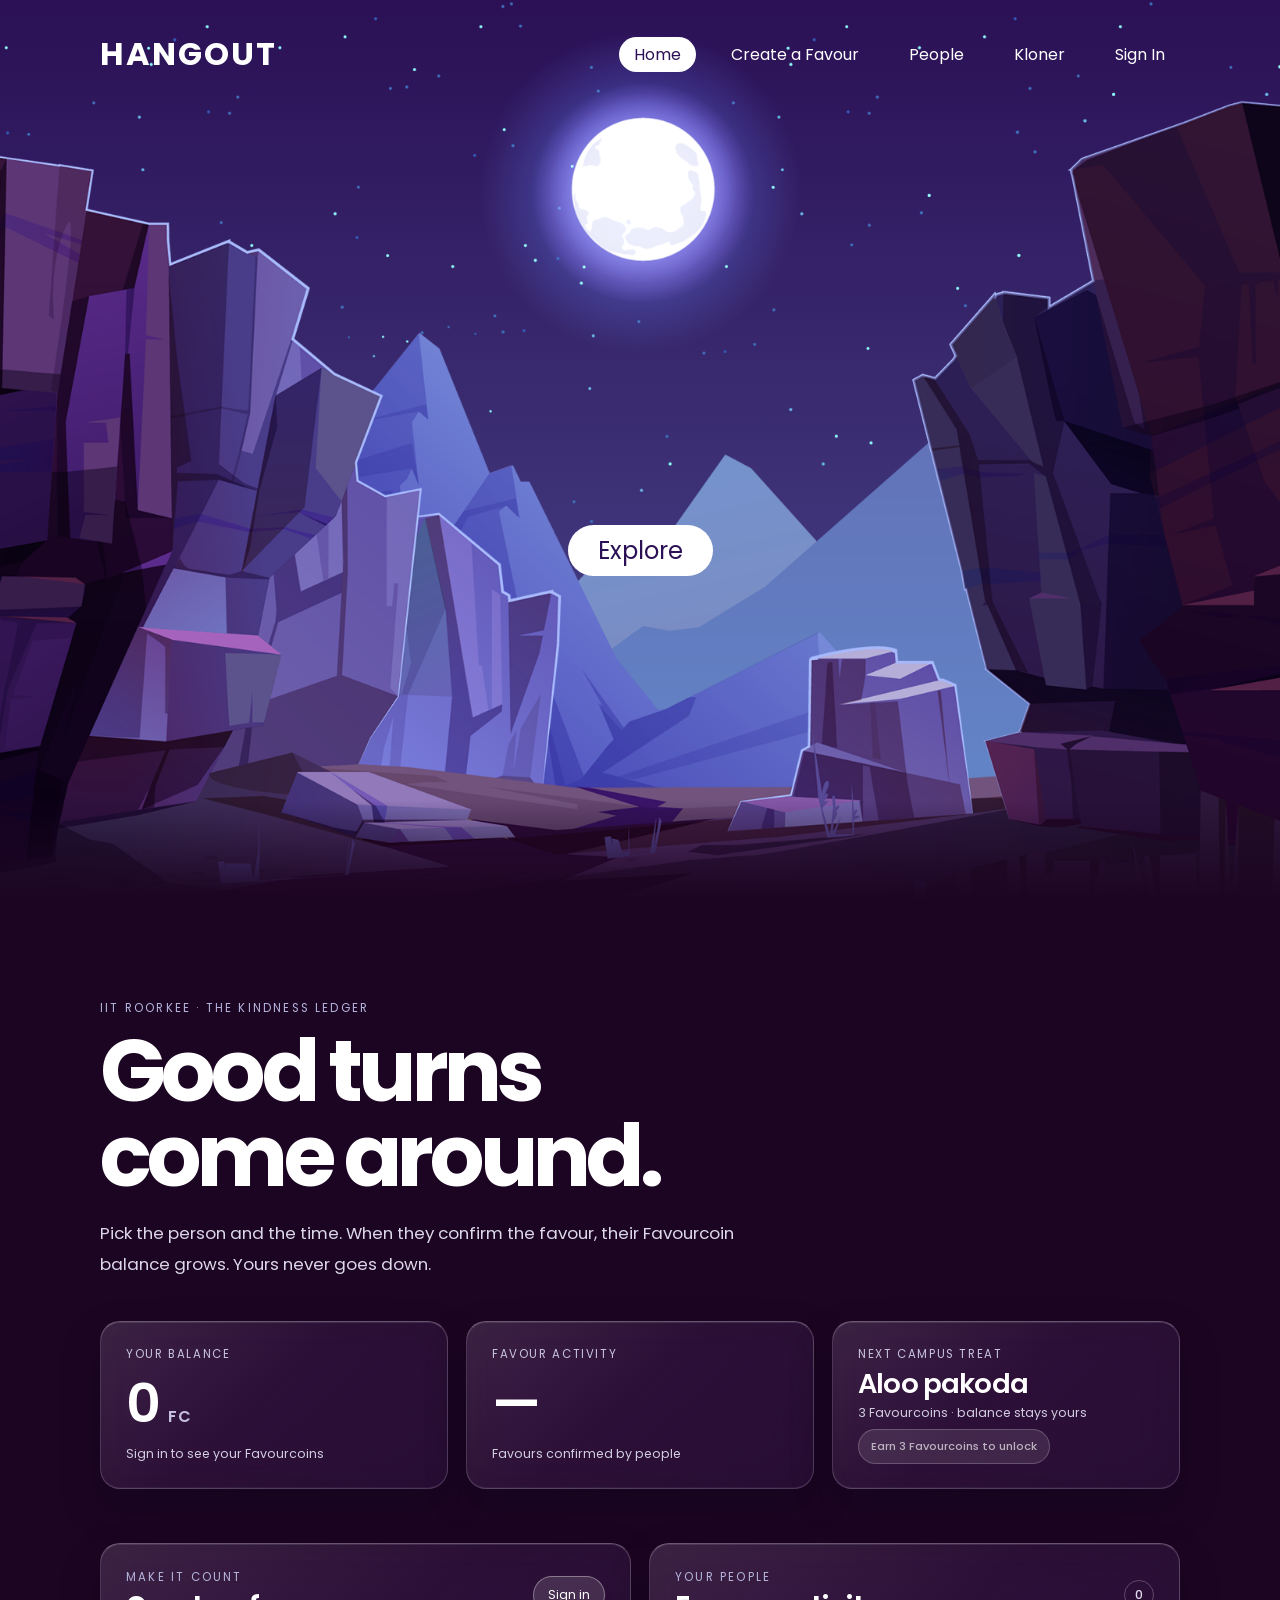
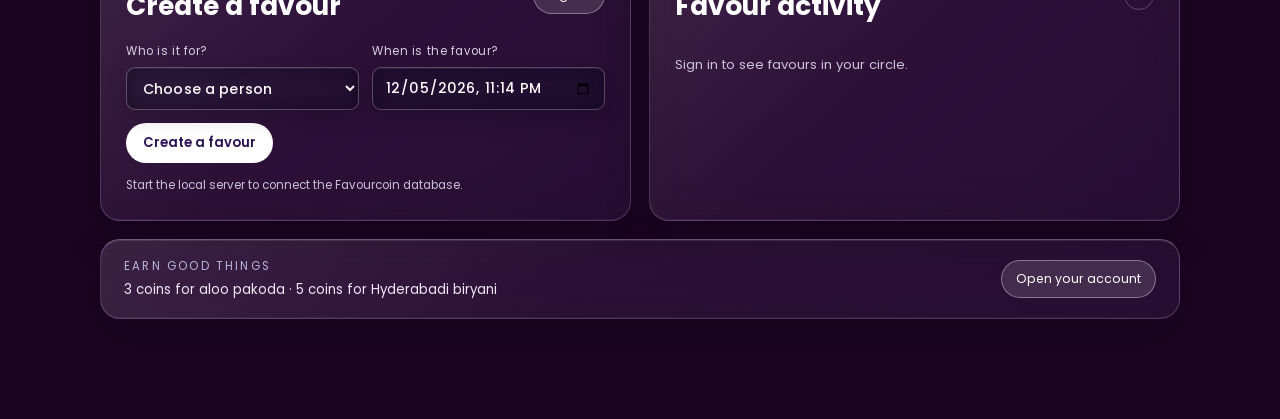
==== Proxyy-Favour/home page/index.html @ 0ed00e4c "Add new folder" ====
<!doctype html>
<html>
    <head>
        <meta charset="UTF-8">
        <meta name="viewport" content="width=device-width, initial-scale=1.0">
        <title>Favour | IIT Roorkee</title>
        <link rel="stylesheet" type="text/css" href="style.css">
        <link rel="stylesheet" type="text/css" href="favour.css?v=6">
    </head>
    <body>
        <header>
            <a href="#top" class="logo">Hangout</a>
            <ul>
                <li><a href="#top" class="active">Home</a></li>
                <li><a href="../create.html">Create a Favour</a></li>
                <li><a href="../people.html">People</a></li>
                <li><a href="#" id="klonerLink">Kloner</a></li>
                <li><a href="/sign%20up/" id="accountLink">Sign In</a></li>
            </ul>
        </header>
        <section id="top">
        <img src="stars.png"  id="stars">
        <img src="moon.png" id="moon">
        <img src="mountains_behind.png" id="mountains_behind">
        <h2 id="text">Hangout</h2>
        <a href="#sec" id="btn">Explore</a>
        <img src="mountains_front.png" id="mountains_front">
        </section>
        <div class="sec" id="sec">
            <div class="favour-shell">
                <div class="favour-intro">
                    <div class="favour-kicker">IIT Roorkee · the kindness ledger</div>
                    <h2>Good turns<br>come around.</h2>
                    <p>Pick the person and the time. When they confirm the favour, their Favourcoin balance grows. Yours never goes down.</p>
                </div>

                <div class="glass-grid" id="work">
                    <article class="glass-card glass-surface glass-tilt">
                        <div class="glass-label">Your balance</div>
                        <div class="glass-number" id="coinBalance">0 <small>FC</small></div>
                        <div class="glass-foot" id="balanceCaption">Sign in to see your Favourcoins</div>
                    </article>
                    <article class="glass-card glass-surface glass-tilt">
                        <div class="glass-label">Favour activity</div>
                        <div class="glass-number" id="favourCount">—</div>
                        <div class="glass-foot" id="favourCaption">Favours confirmed by people</div>
                    </article>
                    <article class="glass-card glass-surface glass-tilt">
                        <div class="glass-label">Next campus treat</div>
                        <div class="glass-number glass-treat" id="nextReward">Aloo pakoda</div>
                        <div class="glass-foot" id="rewardCaption">3 Favourcoins · balance stays yours</div>
                        <button type="button" class="reward-claim" id="claimReward" disabled>Earn 3 Favourcoins to unlock</button>
                    </article>
                </div>

                <div class="favour-work-area">
                    <div class="favour-block glass-surface glass-tilt">
                        <div class="block-heading"><div><div class="favour-kicker">Make it count</div><h3>Create a favour</h3></div><a class="glass-link" href="/sign%20up/" id="authLink">Sign in</a></div>
                        <form id="favourForm" class="favour-form">
                            <label>Who is it for?<select id="favourPerson" required><option value="">Choose a person</option></select></label>
                            <label>When is the favour?<input id="favourTime" type="datetime-local" required></label>
                            <button type="submit" id="createFavourButton">Create a favour</button>
                        </form>
                        <p class="form-note" id="favourMessage">The other person confirms it when the favour is done. Their balance goes up; yours never goes down.</p>
                    </div>
                    <div class="favour-block glass-surface glass-tilt" id="contact">
                        <div class="block-heading"><div><div class="favour-kicker">Your people</div><h3>Favour activity</h3></div><span class="activity-count" id="activityCount">0</span></div>
                        <div class="favour-activity" id="favourActivity"><div class="activity-empty">Sign in to see favours in your circle.</div></div>
                    </div>
                </div>

                <div class="treat-strip glass-surface glass-tilt"><div><div class="favour-kicker">Earn good things</div><p>3 coins for aloo pakoda · 5 coins for Hyderabadi biryani</p></div><a class="glass-link" href="/sign%20up/">Open your account</a></div>
            </div>
        </div>
        <script>
            let stars= document.getElementById('stars');
            let moon= document.getElementById('moon');
            let mountains_behind= document.getElementById('mountains_behind');
            let mountains_front= document.getElementById('mountains_front');
            let btn= document.getElementById('btn');
            let text= document.getElementById('text');
            let header= document.querySelector('header'); 
            window.addEventListener('scroll',function(){
                let value=window.scrollY;
                stars.style.left= value*0.25 + 'px';
                moon.style.top= value*1.05 + 'px';
                mountains_behind.style.left= value*0.5 + 'px';
                mountains_front.style.left= value*0 + 'px';
                text.style.marginRight= value*4 + 'px';
                text.style.marginTop= value*1.5 + 'px';
                btn.style.marginTop= value*1.5 + 'px';
                header.style.top= value*0.5+ 'px';
            })
        </script>
        <script src="favour.js?v=6"></script>
        <script src="../site.js"></script>
    </body>
</html>
---- Proxyy-Favour/home page/style.css ----
@import url('https://fonts.googleapis.com/css?family=Poppins:300,400,500,600,700,800,900&display=swap');
*
{
margin: 0; 
padding: 0; 
box-sizing: border-box;
font-family: 'Poppins', sans-serif;
scroll-behavior: smooth;
}
body{
min-height: 100vh;
overflow-x: hidden;
background: linear-gradient(#2b1055,#7597de);
}
header
{
position: absolute;
top: 0;
Left: 0;
width: 100%;
padding: 30px 100px;
display: flex;
justify-content: space-between;
align-items: center;
z-index: 10000;
}
header .logo
{
color: #fff; font-weight: 700; text-decoration: none; font-size: 2em;
text-transform: uppercase;
Letter-spacing: 2px;
}
header ul
{
display: flex;
justify-content: center; align-items: center;
}
header ul li 
{
List-style: none; 
margin-Left: 20px;
}
header ul li a
{
    text-decoration: none;
    padding: 6px 15px;
    color: #fff;
    border-radius: 20px;
}
header ul li a:hover,
header ul li a.active
{
    background: #fff;
    color: #2b1055;
}
section
{
    position: relative;
    width: 100%;
    height: 100vh;
    padding: 100px;
    display: flex;
    justify-content: center;
     align-items: center ;
     overflow: hidden;
}
section::before{
    content: '';
    position: absolute;
    bottom: 0;
    width: 100%;
    height: 100px;
    background: linear-gradient(to top,#1c0522,transparent);
    z-index: 1000;
}
section img
{
    position: absolute;
    top: 0;
    left: 0;
    width: 100%;
    height: 100%;
    object-fit: cover;
    pointer-events: none;
}

section img#moon
{
    mix-blend-mode: screen;
}
section img#mountains_front
{
    z-index: 10;
}
#text
{
    position: absolute;
    color: #fff;
    white-space: nowrap;
    font-size: 7.5vw;
    right: -350px;
    z-index: 9 ;
}
#btn{
    text-decoration: none;
    display: inline-block;
    padding: 8px 30px;
    border-radius: 40px;
    background: #fff;
    color: #2b1055;
    font-size: 1.5em;
    z-index: 9;
    transform: translateY(100px);
}
.sec
{
   position: relative;
   padding: 100px;
    background: #1c0522;
}
.sec h2{
    font-size:  3.5em;
     margin-bottom: 10px;
     color: #fff;
}
.sec p{
    font-size:  1.2em;
    color: #fff;
}
---- Proxyy-Favour/home page/favour.css ----
/* Additional Favour content only. The original parallax selectors and animation remain untouched. */
.favour-shell{width:min(1180px,100%);margin:0 auto;color:#fff}
.favour-intro{max-width:720px;margin:0 0 42px}
.favour-kicker{font-size:.72rem;letter-spacing:.19em;text-transform:uppercase;color:#b5b5dc;margin-bottom:12px}
.favour-intro h2{font-size:clamp(3rem,7vw,5.4rem);line-height:.98;letter-spacing:-.055em;margin:0 0 20px}
.favour-intro p{font-size:1.05rem;line-height:1.8;max-width:650px;color:#ddd8e9;margin:0}
.glass-grid{display:grid;grid-template-columns:repeat(3,minmax(0,1fr));gap:18px;margin:38px 0 54px}
.glass-card,.favour-block,.treat-strip{background:rgba(255,255,255,.085);border:1px solid rgba(255,255,255,.19);border-top-color:rgba(255,255,255,.36);border-left-color:rgba(255,255,255,.29);backdrop-filter:blur(18px);-webkit-backdrop-filter:blur(18px);box-shadow:0 18px 55px rgba(5,2,21,.2);border-radius:20px}
.glass-card{min-height:168px;padding:24px 25px;display:flex;flex-direction:column;justify-content:space-between}
.glass-label{font-size:.72rem;letter-spacing:.14em;text-transform:uppercase;color:#c8c3df}
.glass-number{font-size:3.35rem;font-weight:600;letter-spacing:-.06em;line-height:1.1;color:#fff}
.glass-number small{font-size:1rem;letter-spacing:.08em;color:#c6c0e2}
.glass-treat{font-size:1.7rem;letter-spacing:-.03em}
.glass-foot{font-size:.78rem;color:#d2cde1;line-height:1.5}
.reward-claim{align-self:flex-start;padding:8px 12px;border:1px solid rgba(255,255,255,.32);border-radius:22px;background:rgba(255,255,255,.15);color:#fff;font:500 .7rem 'Poppins',sans-serif}
.reward-claim:not(:disabled){cursor:pointer;background:rgba(255,255,255,.9);color:#2b1055}
.reward-claim:disabled{opacity:.68;cursor:not-allowed}
.favour-work-area{display:grid;grid-template-columns:minmax(0,1fr) minmax(0,1fr);gap:18px;scroll-margin-top:35px}
.favour-block{padding:25px;min-width:0}
.block-heading{display:flex;align-items:center;justify-content:space-between;gap:12px;margin-bottom:22px}
.block-heading .favour-kicker{margin:0 0 5px}
.block-heading h3{font-size:1.65rem;line-height:1.15;margin:0;color:#fff}
.glass-link{display:inline-block;color:#fff;text-decoration:none;background:rgba(255,255,255,.13);border:1px solid rgba(255,255,255,.36);padding:9px 14px;border-radius:24px;font-size:.78rem;white-space:nowrap;transition:background .2s}
.glass-link:hover{background:rgba(255,255,255,.24)}
.favour-form{display:grid;grid-template-columns:1fr 1fr;gap:13px}
.favour-form label{font-size:.72rem;letter-spacing:.05em;color:#d5d1e2;display:grid;gap:7px}
.favour-form input,.favour-form select{width:100%;min-width:0;height:43px;padding:0 12px;color:#fff;background:rgba(13,8,37,.46);border:1px solid rgba(255,255,255,.22);border-radius:8px;outline:none;font:400 .82rem 'Poppins',sans-serif}
.favour-form select option{background:#211440;color:#fff}
.favour-form input::placeholder{color:#b8b1ca}
.favour-form input:focus,.favour-form select:focus{border-color:#d9c0ff;box-shadow:0 0 0 3px rgba(204,176,255,.12)}
.favour-form button{grid-column:1/-1;justify-self:start;padding:10px 17px;color:#2b1055;background:#fff;border:0;border-radius:24px;font:600 .82rem 'Poppins',sans-serif;cursor:pointer}
.favour-form button:hover{background:#e9e4f4}
.favour-form button:disabled{opacity:.55;cursor:wait}
.form-note{font-size:.73rem!important;line-height:1.6!important;color:#c8c2d8!important;margin:13px 0 0!important}
.activity-count{font:500 .78rem 'Poppins',sans-serif;color:#e0d9ee;border:1px solid rgba(255,255,255,.24);padding:5px 10px;border-radius:20px}
.favour-activity{display:grid;gap:9px}
.activity-empty{color:#ccc5d9;font-size:.82rem;padding:12px 0}
.activity-row{display:grid;grid-template-columns:minmax(0,1fr) auto;gap:10px;align-items:center;padding:12px 13px;border:1px solid rgba(255,255,255,.14);border-radius:11px;background:rgba(18,11,44,.26)}
.activity-title{color:#fff;font-size:.83rem;font-weight:500;line-height:1.45}
.activity-meta{color:#c3bdd2;font-size:.68rem;margin-top:5px;line-height:1.5}
.activity-state{font-size:.63rem;letter-spacing:.06em;text-transform:uppercase;color:#e5d7ae;white-space:nowrap}
.activity-state.confirmed{color:#b8e4ca}
.activity-confirm{display:block;margin:7px 0 0;padding:6px 10px;border:1px solid rgba(255,255,255,.4);border-radius:18px;background:rgba(255,255,255,.13);color:#fff;font:500 .68rem 'Poppins',sans-serif;cursor:pointer}
.activity-confirm:hover{background:rgba(255,255,255,.24)}
.treat-strip{display:flex;justify-content:space-between;align-items:center;gap:16px;padding:18px 23px;margin-top:18px}
.treat-strip .favour-kicker{margin:0 0 5px}
.treat-strip p{margin:0;color:#eee8f4;font-size:.83rem}
.glass-grid{perspective:1200px;perspective-origin:center}
.glass-card{position:relative;overflow:hidden;isolation:isolate;transform-style:preserve-3d;transition:transform .08s linear,box-shadow .22s ease,border-color .22s ease;will-change:transform}
.glass-card::before,.glass-card::after{content:none}
.glass-card>*{position:relative;z-index:1}
.glass-card:hover{border-color:rgba(238,231,255,.3);box-shadow:0 22px 48px rgba(5,2,21,.28)}
.favour-form input,.favour-form select{background:rgba(9,6,27,.38);backdrop-filter:blur(18px);-webkit-backdrop-filter:blur(18px);border:1px solid rgba(255,255,255,.26);border-radius:9px;box-shadow:inset 0 1px rgba(255,255,255,.07),inset 0 0 15px rgba(8,4,24,.22),0 8px 20px rgba(4,2,18,.16);font:500 .88rem 'Poppins',sans-serif;letter-spacing:.01em}
.favour-form input:focus,.favour-form select:focus{border-color:rgba(235,226,255,.7);box-shadow:inset 0 1px rgba(255,255,255,.1),0 0 0 3px rgba(207,187,255,.13),0 10px 24px rgba(4,2,18,.2)}
@media(prefers-reduced-motion:reduce){.glass-card,.glass-card>*{transition:none!important}}
@media(max-width:850px){.favour-work-area{grid-template-columns:1fr}.glass-grid{grid-template-columns:repeat(2,minmax(0,1fr));gap:12px}.glass-card:last-child{grid-column:1/-1}.glass-card{padding:19px;min-height:150px}}
@media(max-width:850px){header{padding:20px 24px;gap:10px}header .logo{font-size:1.4em;letter-spacing:1.2px;white-space:nowrap}header ul{flex-wrap:nowrap;min-width:0}header ul li{margin-left:4px}header ul li a{font-size:.72rem;padding:5px 8px;white-space:nowrap}}
@media(max-width:600px){header{padding:16px!important;align-items:flex-start;flex-direction:column;gap:8px}header .logo{font-size:1.3em}header ul{width:100%;justify-content:flex-start;flex-wrap:wrap;gap:5px}header ul li{margin-left:0!important}header ul li a{font-size:.72rem;padding:5px 8px!important}}
@media(max-width:600px){.sec{padding:76px 22px!important}.favour-intro{margin-bottom:30px}.favour-intro h2{font-size:3.3rem}.favour-intro p{font-size:.9rem}.glass-grid{grid-template-columns:1fr;margin:28px 0 36px}.glass-card:last-child{grid-column:auto}.glass-card{min-height:132px}.favour-block{padding:19px}.favour-form{grid-template-columns:1fr}.treat-strip{align-items:flex-start;flex-direction:column;padding:17px}.block-heading h3{font-size:1.4rem}}

/* One purple glass language for dashboard, activity and leaderboard surfaces. */
.glass-surface{background:linear-gradient(138deg,rgba(237,225,255,.14) 0%,rgba(156,125,194,.105) 46%,rgba(50,27,70,.42) 100%);border:1px solid rgba(240,229,255,.19);border-top-color:rgba(248,241,255,.3);backdrop-filter:blur(20px) saturate(125%);-webkit-backdrop-filter:blur(20px) saturate(125%);box-shadow:0 18px 42px rgba(5,2,21,.24),inset 0 1px 0 rgba(255,255,255,.1),inset 0 -1px 0 rgba(212,188,255,.06)}
.glass-tilt{position:relative;transform-style:preserve-3d;transition:transform .08s linear,box-shadow .2s ease,border-color .2s ease;}
.glass-tilt:hover{z-index:2;border-color:rgba(244,235,255,.29);box-shadow:0 22px 48px rgba(5,2,21,.3),inset 0 1px 0 rgba(255,255,255,.12)}
.glass-card::before,.glass-card::after,.glass-surface::before,.glass-surface::after{content:none!important}
.activity-row.glass-surface{border-color:rgba(239,228,255,.16);border-radius:14px}
.activity-row.glass-tilt:hover{box-shadow:0 14px 30px rgba(5,2,21,.25),inset 0 1px 0 rgba(255,255,255,.1)}
@media(prefers-reduced-motion:reduce){.glass-tilt{transition:none!important}}
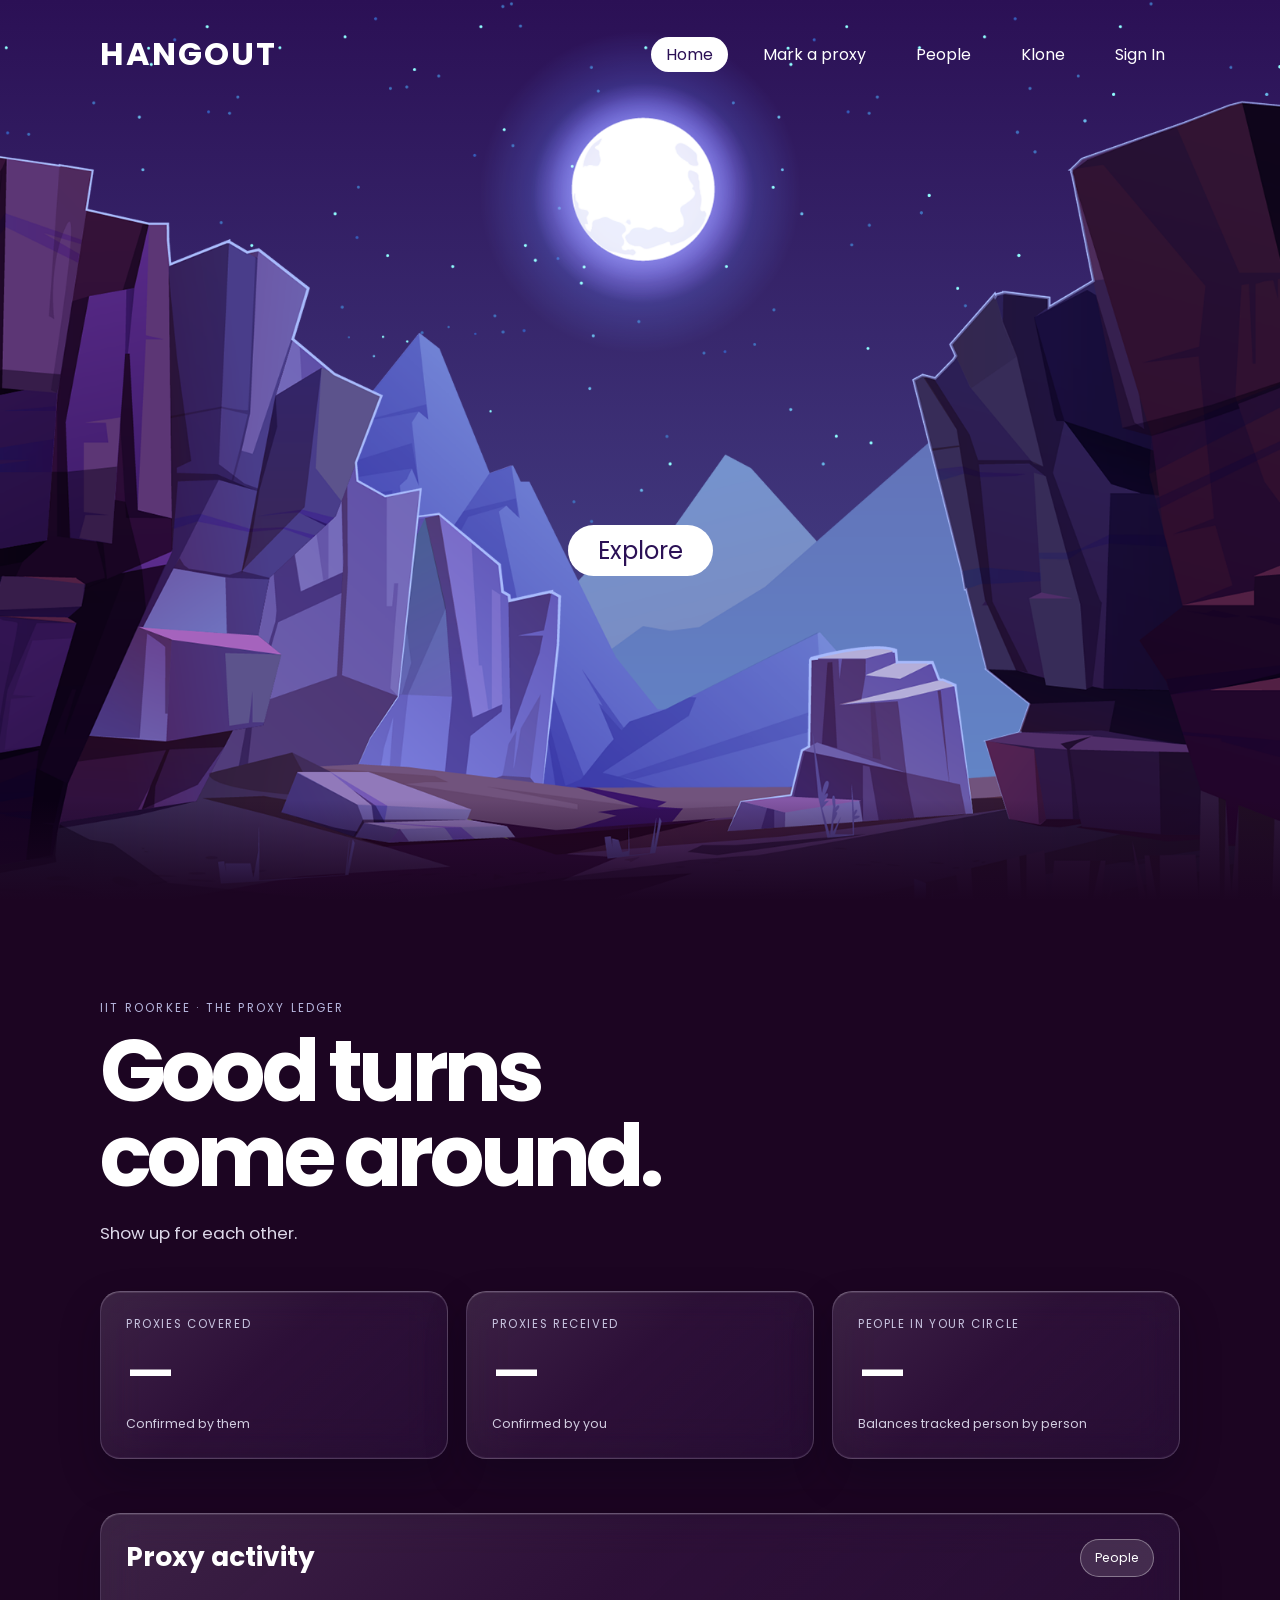
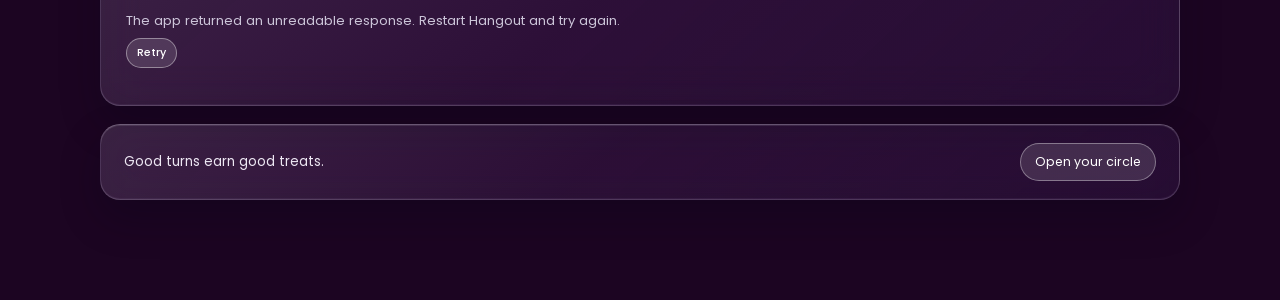
==== commit a8fcec8f: "Add final changes" ====
--- a/Proxyy-Favour/home page/index.html
+++ b/Proxyy-Favour/home page/index.html
@@ -1,20 +1,21 @@
 <!doctype html>
-<html>
+<html lang="en">
     <head>
         <meta charset="UTF-8">
         <meta name="viewport" content="width=device-width, initial-scale=1.0">
-        <title>Favour | IIT Roorkee</title>
+        <title>Hangout | IIT Roorkee</title>
         <link rel="stylesheet" type="text/css" href="style.css">
-        <link rel="stylesheet" type="text/css" href="favour.css?v=6">
+        <link rel="stylesheet" type="text/css" href="favour.css?v=9">
+        <link rel="stylesheet" type="text/css" href="../kloner.css?v=2">
     </head>
     <body>
         <header>
             <a href="#top" class="logo">Hangout</a>
             <ul>
                 <li><a href="#top" class="active">Home</a></li>
-                <li><a href="../create.html">Create a Favour</a></li>
+                <li><a href="../create.html">Mark a proxy</a></li>
                 <li><a href="../people.html">People</a></li>
-                <li><a href="#" id="klonerLink">Kloner</a></li>
+                <li><a href="/Klone/index.html?embed=1&amp;v=2" id="klonerLink">Klone</a></li>
                 <li><a href="/sign%20up/" id="accountLink">Sign In</a></li>
             </ul>
         </header>
@@ -29,47 +30,38 @@
         <div class="sec" id="sec">
             <div class="favour-shell">
                 <div class="favour-intro">
-                    <div class="favour-kicker">IIT Roorkee · the kindness ledger</div>
+                    <div class="favour-kicker">IIT Roorkee · the proxy ledger</div>
                     <h2>Good turns<br>come around.</h2>
-                    <p>Pick the person and the time. When they confirm the favour, their Favourcoin balance grows. Yours never goes down.</p>
+                    <p>Show up for each other.</p>
                 </div>
 
                 <div class="glass-grid" id="work">
                     <article class="glass-card glass-surface glass-tilt">
-                        <div class="glass-label">Your balance</div>
-                        <div class="glass-number" id="coinBalance">0 <small>FC</small></div>
-                        <div class="glass-foot" id="balanceCaption">Sign in to see your Favourcoins</div>
+                        <div class="glass-label">Proxies covered</div>
+                        <div class="glass-number" id="homeGivenCount">—</div>
+                        <div class="glass-foot" id="homeGivenCaption">Confirmed by them</div>
                     </article>
                     <article class="glass-card glass-surface glass-tilt">
-                        <div class="glass-label">Favour activity</div>
-                        <div class="glass-number" id="favourCount">—</div>
-                        <div class="glass-foot" id="favourCaption">Favours confirmed by people</div>
+                        <div class="glass-label">Proxies received</div>
+                        <div class="glass-number" id="homeReceivedCount">—</div>
+                        <div class="glass-foot" id="homeReceivedCaption">Confirmed by you</div>
                     </article>
                     <article class="glass-card glass-surface glass-tilt">
-                        <div class="glass-label">Next campus treat</div>
-                        <div class="glass-number glass-treat" id="nextReward">Aloo pakoda</div>
-                        <div class="glass-foot" id="rewardCaption">3 Favourcoins · balance stays yours</div>
-                        <button type="button" class="reward-claim" id="claimReward" disabled>Earn 3 Favourcoins to unlock</button>
+                        <div class="glass-label">People in your circle</div>
+                        <div class="glass-number" id="homePeopleCount">—</div>
+                        <div class="glass-foot" id="homePeopleCaption">Balances tracked person by person</div>
                     </article>
                 </div>
 
                 <div class="favour-work-area">
-                    <div class="favour-block glass-surface glass-tilt">
-                        <div class="block-heading"><div><div class="favour-kicker">Make it count</div><h3>Create a favour</h3></div><a class="glass-link" href="/sign%20up/" id="authLink">Sign in</a></div>
-                        <form id="favourForm" class="favour-form">
-                            <label>Who is it for?<select id="favourPerson" required><option value="">Choose a person</option></select></label>
-                            <label>When is the favour?<input id="favourTime" type="datetime-local" required></label>
-                            <button type="submit" id="createFavourButton">Create a favour</button>
-                        </form>
-                        <p class="form-note" id="favourMessage">The other person confirms it when the favour is done. Their balance goes up; yours never goes down.</p>
-                    </div>
-                    <div class="favour-block glass-surface glass-tilt" id="contact">
-                        <div class="block-heading"><div><div class="favour-kicker">Your people</div><h3>Favour activity</h3></div><span class="activity-count" id="activityCount">0</span></div>
-                        <div class="favour-activity" id="favourActivity"><div class="activity-empty">Sign in to see favours in your circle.</div></div>
+                    <div class="favour-block glass-surface" id="contact">
+                        <div class="block-heading"><div><h3>Proxy activity</h3></div><a class="glass-link" href="../people.html">People</a></div>
+                        <div class="favour-activity" id="homeActivity"><div class="activity-empty">Loading recent activity…</div></div>
+                        <p class="page-message" id="homeMessage" aria-live="polite"></p>
                     </div>
                 </div>
 
-                <div class="treat-strip glass-surface glass-tilt"><div><div class="favour-kicker">Earn good things</div><p>3 coins for aloo pakoda · 5 coins for Hyderabadi biryani</p></div><a class="glass-link" href="/sign%20up/">Open your account</a></div>
+                <div class="treat-strip glass-surface glass-tilt"><div><p>Good turns earn good treats.</p></div><a class="glass-link" href="../people.html">Open your circle</a></div>
             </div>
         </div>
         <script>
@@ -92,7 +84,7 @@
                 header.style.top= value*0.5+ 'px';
             })
         </script>
-        <script src="favour.js?v=6"></script>
+        <script src="favour.js?v=11"></script>
         <script src="../site.js"></script>
     </body>
 </html>  
--- a/Proxyy-Favour/home page/favour.css
+++ b/Proxyy-Favour/home page/favour.css
@@ -15,7 +15,7 @@
 .reward-claim{align-self:flex-start;padding:8px 12px;border:1px solid rgba(255,255,255,.32);border-radius:22px;background:rgba(255,255,255,.15);color:#fff;font:500 .7rem 'Poppins',sans-serif}
 .reward-claim:not(:disabled){cursor:pointer;background:rgba(255,255,255,.9);color:#2b1055}
 .reward-claim:disabled{opacity:.68;cursor:not-allowed}
-.favour-work-area{display:grid;grid-template-columns:minmax(0,1fr) minmax(0,1fr);gap:18px;scroll-margin-top:35px}
+.favour-work-area{display:grid;grid-template-columns:minmax(0,1fr);gap:18px;scroll-margin-top:35px}
 .favour-block{padding:25px;min-width:0}
 .block-heading{display:flex;align-items:center;justify-content:space-between;gap:12px;margin-bottom:22px}
 .block-heading .favour-kicker{margin:0 0 5px}
@@ -66,3 +66,6 @@
 .activity-row.glass-surface{border-color:rgba(239,228,255,.16);border-radius:14px}
 .activity-row.glass-tilt:hover{box-shadow:0 14px 30px rgba(5,2,21,.25),inset 0 1px 0 rgba(255,255,255,.1)}
 @media(prefers-reduced-motion:reduce){.glass-tilt{transition:none!important}}
+.favour-activity .activity-person-link{display:inline-flex;align-items:center;justify-content:center;padding:7px 11px;border:1px solid rgba(244,235,255,.27);border-radius:20px;background:rgba(255,255,255,.09);color:#f3eaff!important;text-decoration:none;font-size:.68rem;white-space:nowrap;transition:background .2s ease,border-color .2s ease}
+.favour-activity .activity-person-link:visited{color:#f3eaff!important}
+.favour-activity .activity-person-link:hover,.favour-activity .activity-person-link:focus-visible{background:rgba(255,255,255,.18);border-color:rgba(244,235,255,.46);outline:none}
--- a/Proxyy-Favour/kloner.css
+++ b/Proxyy-Favour/kloner.css
@@ -0,0 +1,7 @@
+.kloner-overlay[hidden]{display:none!important}
+.kloner-overlay{position:fixed;inset:0;z-index:10000;isolation:isolate;background:#1c0522}
+.kloner-overlay iframe{display:block;width:100%;height:100%;border:0;background:#080d18}
+.kloner-close{position:absolute;z-index:1;top:max(16px,env(safe-area-inset-top));left:max(16px,env(safe-area-inset-left));right:auto;padding:11px 18px;border:1px solid rgba(255,255,255,.32);border-radius:999px;background:rgba(46,25,57,.78);color:#fff;box-shadow:0 10px 30px rgba(5,2,21,.28),inset 0 1px rgba(255,255,255,.15);backdrop-filter:blur(18px);-webkit-backdrop-filter:blur(18px);font:500 .9rem 'Poppins',sans-serif;cursor:pointer}
+.kloner-close:hover,.kloner-close:focus-visible{background:rgba(72,46,87,.92);border-color:rgba(255,255,255,.55);outline:2px solid rgba(232,218,255,.42);outline-offset:3px}
+body.kloner-active{overflow:hidden}
+@media(max-width:600px){.kloner-close{top:max(10px,env(safe-area-inset-top));left:max(10px,env(safe-area-inset-left));padding:9px 13px;font-size:.8rem}}
